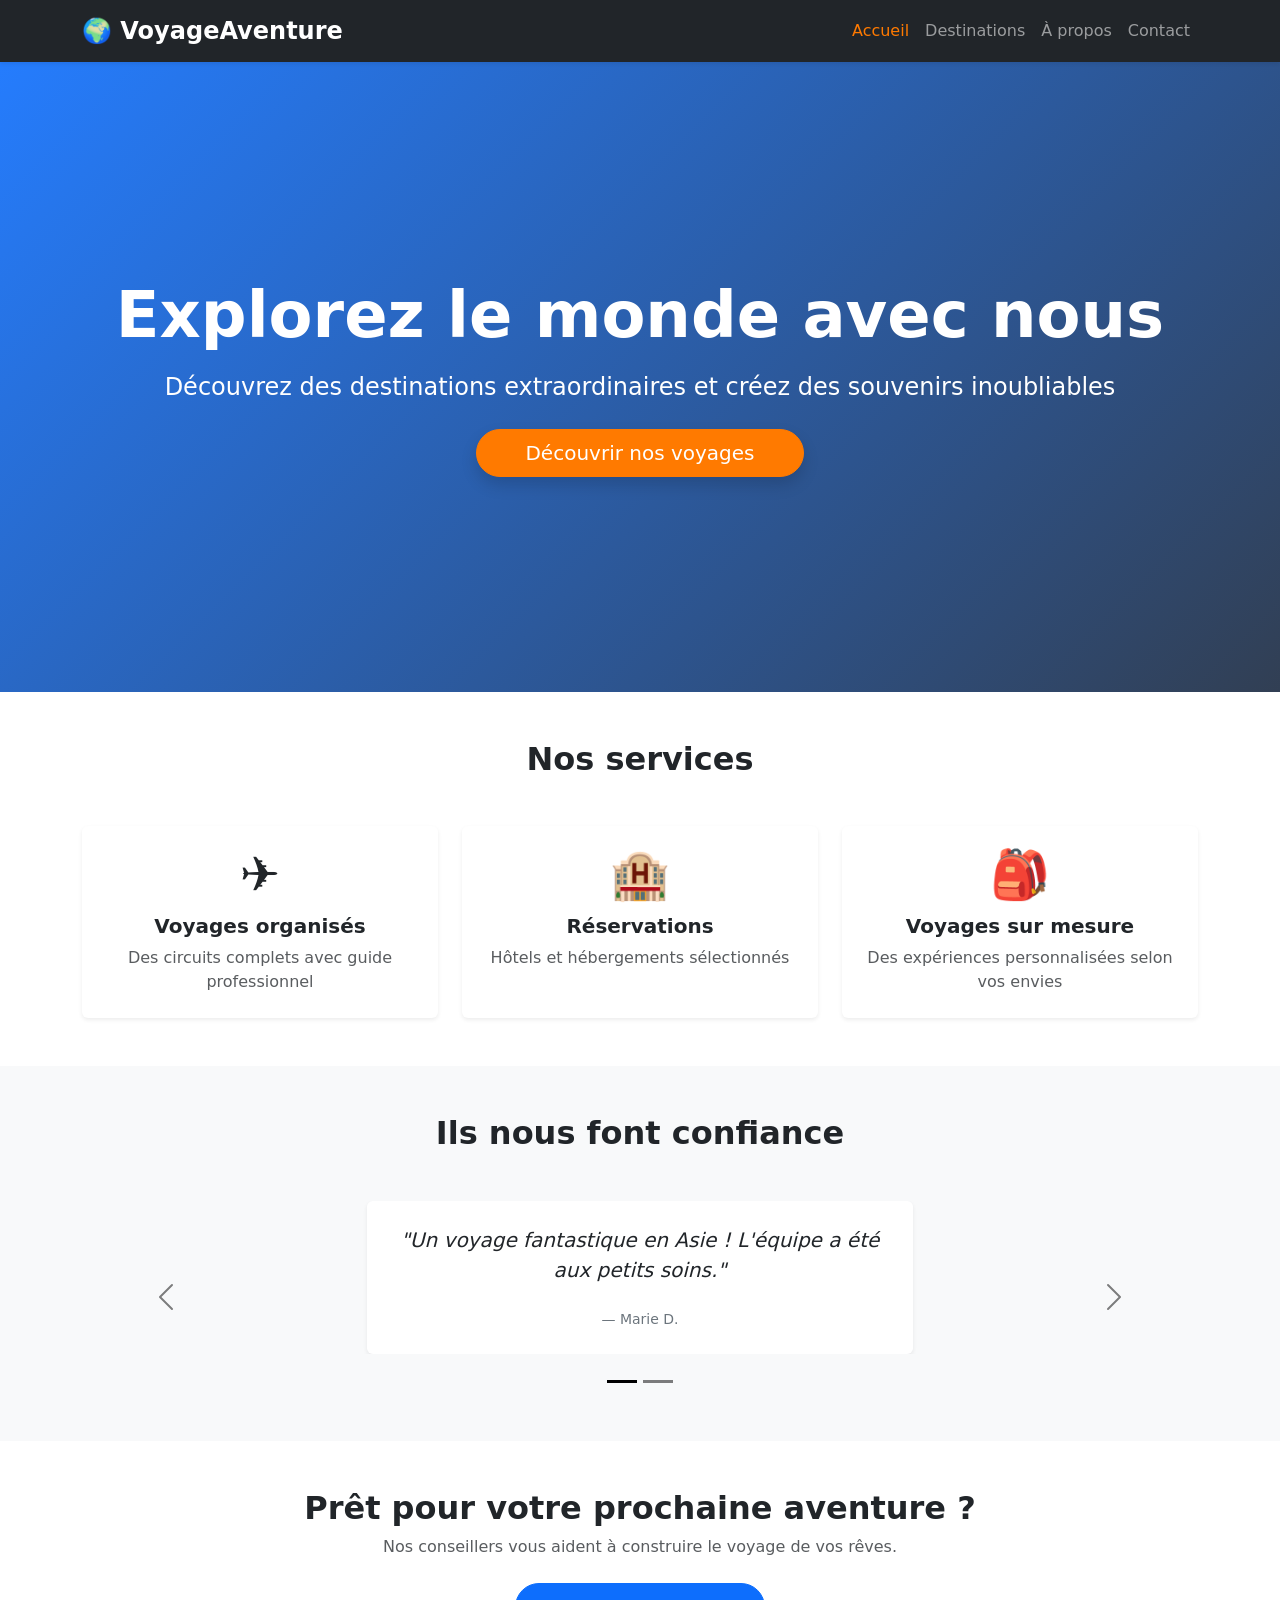
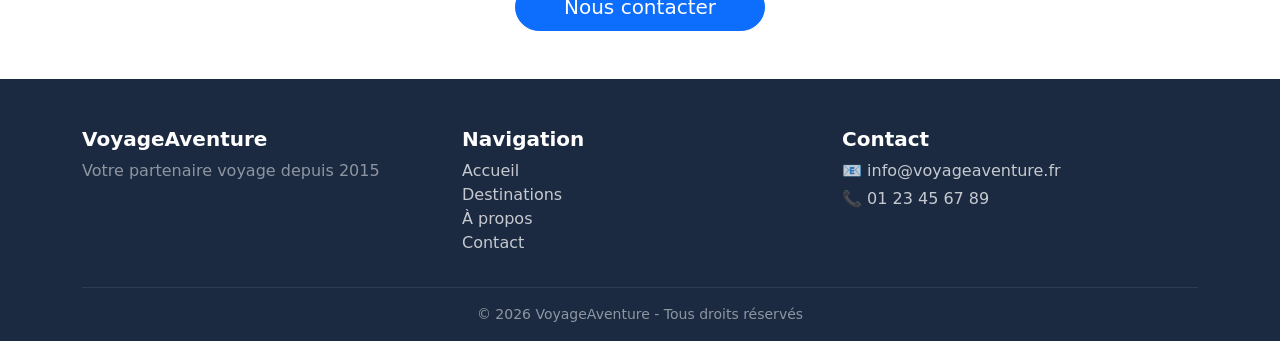
==== index.html @ 92e93b5d "Migration du site VoyageAventure vers Bootstrap 5 - Intégration de Bootstrap 5.3 via CDN sur les 4 p" ====
<!DOCTYPE html>
<html lang="fr">
<head>
    <meta charset="UTF-8">
    <meta name="viewport" content="width=device-width, initial-scale=1.0">
    <title>VoyageAventure - Accueil</title>
    <!-- Bootstrap 5 CSS (CDN) -->
    <link href="https://cdn.jsdelivr.net/npm/bootstrap@5.3.3/dist/css/bootstrap.min.css" rel="stylesheet"
        integrity="sha384-QWTKZyjpPEjISv5WaRU9OFeRpok6YctnYmDr5pNlyT2bRjXh0JMhjY6hW+ALEwIH" crossorigin="anonymous">
    <link rel="stylesheet" href="css/styles.css">
</head>
<body>
    <!-- Navigation -->
    <header class="site-header sticky-top">
        <nav class="navbar navbar-expand-lg navbar-dark bg-dark shadow-sm">
            <div class="container">
                <a class="navbar-brand fw-bold" href="index.html">🌍 VoyageAventure</a>
                <button class="navbar-toggler" type="button" data-bs-toggle="collapse" data-bs-target="#mainNav"
                    aria-controls="mainNav" aria-expanded="false" aria-label="Ouvrir le menu">
                    <span class="navbar-toggler-icon"></span>
                </button>
                <div class="collapse navbar-collapse" id="mainNav">
                    <ul class="navbar-nav ms-auto">
                        <li class="nav-item"><a href="index.html" class="nav-link active" aria-current="page">Accueil</a></li>
                        <li class="nav-item"><a href="destinations.html" class="nav-link">Destinations</a></li>
                        <li class="nav-item"><a href="apropos.html" class="nav-link">À propos</a></li>
                        <li class="nav-item"><a href="contact.html" class="nav-link">Contact</a></li>
                    </ul>
                </div>
            </div>
        </nav>
    </header>

    <main>
        <!-- Hero -->
        <section class="hero d-flex align-items-center text-white text-center">
            <div class="container py-5">
                <h1 class="display-3 fw-bold mb-3">Explorez le monde avec nous</h1>
                <p class="lead fs-4 mb-4">Découvrez des destinations extraordinaires et créez des souvenirs inoubliables</p>
                <a href="destinations.html" class="btn btn-accent btn-lg px-5 rounded-pill shadow">Découvrir nos voyages</a>
            </div>
        </section>

        <!-- Services -->
        <section class="services py-5">
            <div class="container">
                <h2 class="text-center fw-bold mb-5">Nos services</h2>
                <div class="row g-4">
                    <div class="col-12 col-md-4">
                        <div class="card h-100 text-center border-0 shadow-sm card-hover">
                            <div class="card-body p-4">
                                <div class="icon-lg mb-3">✈️</div>
                                <h3 class="card-title h5 fw-bold">Voyages organisés</h3>
                                <p class="card-text text-muted">Des circuits complets avec guide professionnel</p>
                            </div>
                        </div>
                    </div>
                    <div class="col-12 col-md-4">
                        <div class="card h-100 text-center border-0 shadow-sm card-hover">
                            <div class="card-body p-4">
                                <div class="icon-lg mb-3">🏨</div>
                                <h3 class="card-title h5 fw-bold">Réservations</h3>
                                <p class="card-text text-muted">Hôtels et hébergements sélectionnés</p>
                            </div>
                        </div>
                    </div>
                    <div class="col-12 col-md-4">
                        <div class="card h-100 text-center border-0 shadow-sm card-hover">
                            <div class="card-body p-4">
                                <div class="icon-lg mb-3">🎒</div>
                                <h3 class="card-title h5 fw-bold">Voyages sur mesure</h3>
                                <p class="card-text text-muted">Des expériences personnalisées selon vos envies</p>
                            </div>
                        </div>
                    </div>
                </div>
            </div>
        </section>

        <!-- Témoignages (carousel Bootstrap) -->
        <section class="testimonials py-5 bg-light">
            <div class="container">
                <h2 class="text-center fw-bold mb-5">Ils nous font confiance</h2>
                <div id="testimonialsCarousel" class="carousel carousel-dark slide" data-bs-ride="carousel">
                    <div class="carousel-inner">
                        <div class="carousel-item active">
                            <div class="row justify-content-center">
                                <div class="col-12 col-md-8 col-lg-6">
                                    <figure class="card border-0 shadow-sm p-4 text-center mb-0">
                                        <blockquote class="blockquote fst-italic">
                                            <p>"Un voyage fantastique en Asie ! L'équipe a été aux petits soins."</p>
                                        </blockquote>
                                        <figcaption class="blockquote-footer mb-0 mt-2">Marie D.</figcaption>
                                    </figure>
                                </div>
                            </div>
                        </div>
                        <div class="carousel-item">
                            <div class="row justify-content-center">
                                <div class="col-12 col-md-8 col-lg-6">
                                    <figure class="card border-0 shadow-sm p-4 text-center mb-0">
                                        <blockquote class="blockquote fst-italic">
                                            <p>"Service impeccable, je recommande vivement !"</p>
                                        </blockquote>
                                        <figcaption class="blockquote-footer mb-0 mt-2">Pierre L.</figcaption>
                                    </figure>
                                </div>
                            </div>
                        </div>
                    </div>
                    <div class="carousel-indicators position-static mt-3 mb-0">
                        <button type="button" data-bs-target="#testimonialsCarousel" data-bs-slide-to="0" class="active" aria-current="true" aria-label="Témoignage 1"></button>
                        <button type="button" data-bs-target="#testimonialsCarousel" data-bs-slide-to="1" aria-label="Témoignage 2"></button>
                    </div>
                    <button class="carousel-control-prev" type="button" data-bs-target="#testimonialsCarousel" data-bs-slide="prev">
                        <span class="carousel-control-prev-icon" aria-hidden="true"></span>
                        <span class="visually-hidden">Précédent</span>
                    </button>
                    <button class="carousel-control-next" type="button" data-bs-target="#testimonialsCarousel" data-bs-slide="next">
                        <span class="carousel-control-next-icon" aria-hidden="true"></span>
                        <span class="visually-hidden">Suivant</span>
                    </button>
                </div>
            </div>
        </section>

        <!-- Appel à l'action -->
        <section class="py-5 text-center">
            <div class="container">
                <h2 class="fw-bold">Prêt pour votre prochaine aventure ?</h2>
                <p class="text-muted mb-4">Nos conseillers vous aident à construire le voyage de vos rêves.</p>
                <a href="contact.html" class="btn btn-primary btn-lg rounded-pill px-5">Nous contacter</a>
            </div>
        </section>
    </main>

    <!-- Footer -->
    <footer class="site-footer text-white pt-5 pb-3">
        <div class="container">
            <div class="row g-4">
                <div class="col-12 col-md-4">
                    <h3 class="h5 fw-bold">VoyageAventure</h3>
                    <p class="text-white-50">Votre partenaire voyage depuis 2015</p>
                </div>
                <div class="col-6 col-md-4">
                    <h3 class="h5 fw-bold">Navigation</h3>
                    <ul class="list-unstyled">
                        <li><a href="index.html">Accueil</a></li>
                        <li><a href="destinations.html">Destinations</a></li>
                        <li><a href="apropos.html">À propos</a></li>
                        <li><a href="contact.html">Contact</a></li>
                    </ul>
                </div>
                <div class="col-6 col-md-4">
                    <h3 class="h5 fw-bold">Contact</h3>
                    <p class="mb-1"><a href="mailto:info@voyageaventure.fr">📧 info@voyageaventure.fr</a></p>
                    <p><a href="tel:+33123456789">📞 01 23 45 67 89</a></p>
                </div>
            </div>
            <hr class="border-secondary">
            <p class="text-center text-white-50 small mb-0">&copy; <span class="current-year"></span> VoyageAventure - Tous droits réservés</p>
        </div>
    </footer>

    <!-- Bootstrap 5 JS (CDN) -->
    <script src="https://cdn.jsdelivr.net/npm/bootstrap@5.3.3/dist/js/bootstrap.bundle.min.js"
        integrity="sha384-YvpcrYf0tY3lHB60NNkmXc5s9fDVZLESaAA55NDzOxhy9GkcIdslK1eN7N6jIeHz" crossorigin="anonymous"></script>
    <script src="js/main.js"></script>
</body>
</html>
---- css/styles.css ----
/* =========================================================
   VoyageAventure - Styles personnalisés (complément Bootstrap)
   Bootstrap gère la grille, la navbar, les cartes et les formulaires.
   Ce fichier ne contient que l'identité visuelle de l'agence.
   ========================================================= */

:root {
    --va-primary: #0d6efd;
    --va-accent: #ff7a00;
    --va-dark: #1b2a41;
}

body {
    display: flex;
    flex-direction: column;
    min-height: 100vh;
}

main {
    flex: 1;
}

/* ---------- Navbar ---------- */
.navbar-brand {
    font-size: 1.5rem;
}

.navbar .nav-link.active {
    color: var(--va-accent) !important;
}

/* ---------- Hero (accueil) ---------- */
.hero {
    background: linear-gradient(135deg, rgba(13, 110, 253, 0.9), rgba(27, 42, 65, 0.9)),
        url("https://images.unsplash.com/photo-1507525428034-b723cf961d3e?w=1600") center / cover no-repeat;
    min-height: 70vh;
}

/* ---------- En-tête des pages internes ---------- */
.page-header {
    background: linear-gradient(135deg, var(--va-primary), var(--va-dark));
}

/* ---------- Icônes emoji ---------- */
.icon-lg {
    font-size: 3rem;
    line-height: 1;
}

.icon-xl {
    font-size: 5rem;
    line-height: 1;
}

.icon-circle {
    width: 3.5rem;
    height: 3.5rem;
    font-size: 1.5rem;
    flex-shrink: 0;
}

/* ---------- Cartes ---------- */
.card-hover {
    transition: transform 0.2s ease, box-shadow 0.2s ease;
}

.card-hover:hover {
    transform: translateY(-6px);
    box-shadow: 0 1rem 2rem rgba(0, 0, 0, 0.15) !important;
}

.destination-image {
    font-size: 4.5rem;
    height: 160px;
    background: linear-gradient(135deg, #e3f2fd, #fff3e0);
}

/* ---------- Bouton accent ---------- */
.btn-accent {
    --bs-btn-color: #fff;
    --bs-btn-bg: var(--va-accent);
    --bs-btn-border-color: var(--va-accent);
    --bs-btn-hover-color: #fff;
    --bs-btn-hover-bg: #e56d00;
    --bs-btn-hover-border-color: #e56d00;
    --bs-btn-active-bg: #cc6100;
    --bs-btn-active-border-color: #cc6100;
}

/* ---------- Statistiques ---------- */
.stats {
    background-color: var(--va-dark);
}

.stat-number {
    color: var(--va-accent);
}

/* ---------- Footer ---------- */
.site-footer {
    background-color: var(--va-dark);
}

.site-footer a {
    color: rgba(255, 255, 255, 0.75);
    text-decoration: none;
}

.site-footer a:hover {
    color: #fff;
}
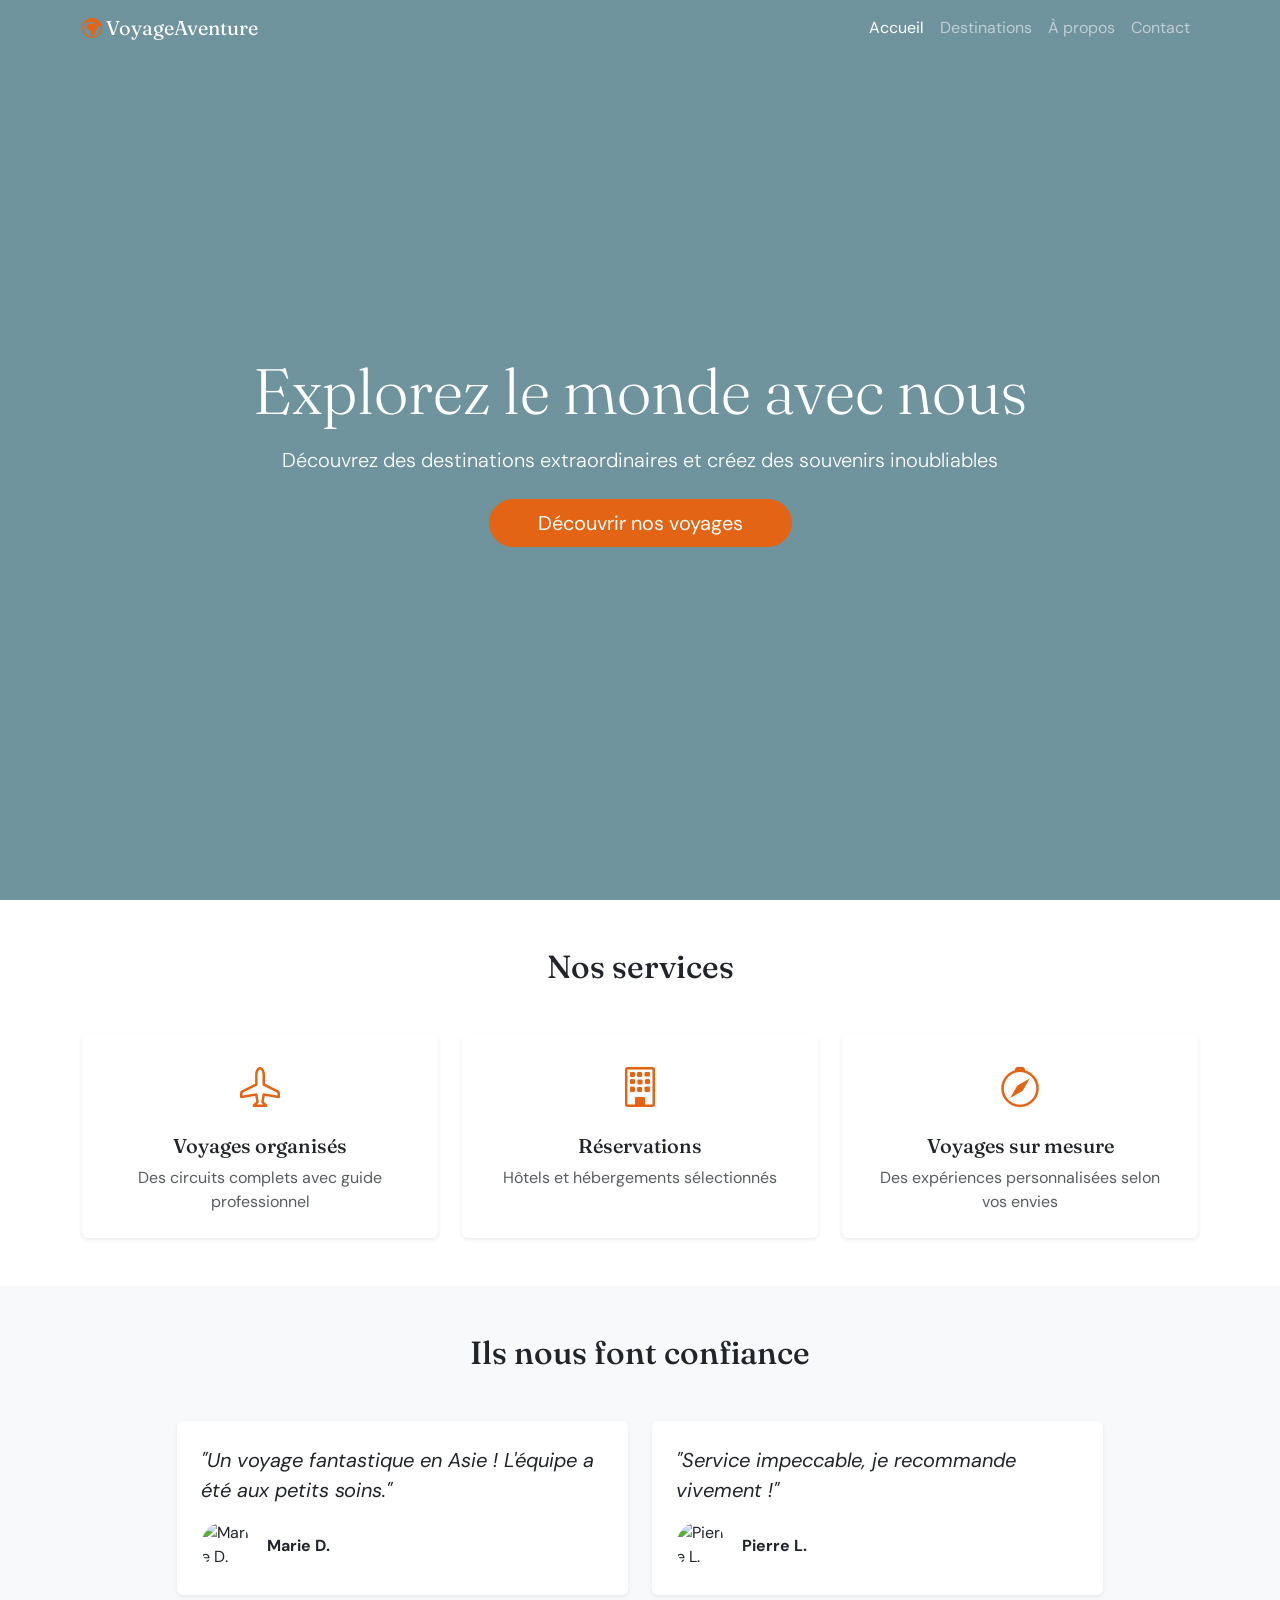
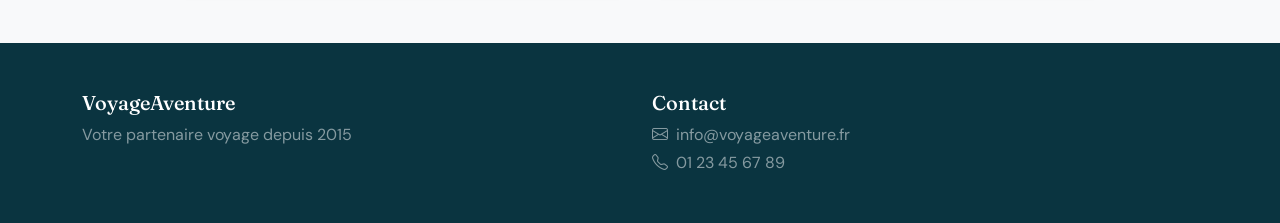
==== commit 54e932dc: "Refonte du design : vraies photos, icônes Bootstrap et effets - Photos Unsplash à la place des emoji" ====
--- a/index.html
+++ b/index.html
@@ -4,167 +4,112 @@
     <meta charset="UTF-8">
     <meta name="viewport" content="width=device-width, initial-scale=1.0">
     <title>VoyageAventure - Accueil</title>
-    <!-- Bootstrap 5 CSS (CDN) -->
-    <link href="https://cdn.jsdelivr.net/npm/bootstrap@5.3.3/dist/css/bootstrap.min.css" rel="stylesheet"
-        integrity="sha384-QWTKZyjpPEjISv5WaRU9OFeRpok6YctnYmDr5pNlyT2bRjXh0JMhjY6hW+ALEwIH" crossorigin="anonymous">
+    <link href="https://fonts.googleapis.com/css2?family=DM+Sans:wght@400;700&family=Fraunces:wght@600&display=swap" rel="stylesheet">
+    <link href="https://cdn.jsdelivr.net/npm/bootstrap@5.3.3/dist/css/bootstrap.min.css" rel="stylesheet">
+    <link href="https://cdn.jsdelivr.net/npm/bootstrap-icons@1.11.3/font/bootstrap-icons.min.css" rel="stylesheet">
     <link rel="stylesheet" href="css/styles.css">
 </head>
 <body>
-    <!-- Navigation -->
-    <header class="site-header sticky-top">
-        <nav class="navbar navbar-expand-lg navbar-dark bg-dark shadow-sm">
-            <div class="container">
-                <a class="navbar-brand fw-bold" href="index.html">🌍 VoyageAventure</a>
-                <button class="navbar-toggler" type="button" data-bs-toggle="collapse" data-bs-target="#mainNav"
-                    aria-controls="mainNav" aria-expanded="false" aria-label="Ouvrir le menu">
-                    <span class="navbar-toggler-icon"></span>
-                </button>
-                <div class="collapse navbar-collapse" id="mainNav">
-                    <ul class="navbar-nav ms-auto">
-                        <li class="nav-item"><a href="index.html" class="nav-link active" aria-current="page">Accueil</a></li>
-                        <li class="nav-item"><a href="destinations.html" class="nav-link">Destinations</a></li>
-                        <li class="nav-item"><a href="apropos.html" class="nav-link">À propos</a></li>
-                        <li class="nav-item"><a href="contact.html" class="nav-link">Contact</a></li>
-                    </ul>
+    <nav class="navbar navbar-expand-lg navbar-dark fixed-top site-nav">
+        <div class="container">
+            <a class="navbar-brand" href="index.html"><i class="bi bi-globe-europe-africa text-accent"></i> VoyageAventure</a>
+            <button class="navbar-toggler border-0" type="button" data-bs-toggle="collapse" data-bs-target="#mainNav" aria-label="Menu">
+                <span class="navbar-toggler-icon"></span>
+            </button>
+            <div class="collapse navbar-collapse" id="mainNav">
+                <ul class="navbar-nav ms-auto">
+                    <li class="nav-item"><a href="index.html" class="nav-link active">Accueil</a></li>
+                    <li class="nav-item"><a href="destinations.html" class="nav-link">Destinations</a></li>
+                    <li class="nav-item"><a href="apropos.html" class="nav-link">À propos</a></li>
+                    <li class="nav-item"><a href="contact.html" class="nav-link">Contact</a></li>
+                </ul>
+            </div>
+        </div>
+    </nav>
+
+    <!-- Hero -->
+    <section class="hero d-flex align-items-center text-center" style="--img: url('https://images.unsplash.com/photo-1476514525535-07fb3b4ae5f1?w=1920')">
+        <div class="container">
+            <h1 class="display-3 mb-3">Explorez le monde avec nous</h1>
+            <p class="lead mb-4">Découvrez des destinations extraordinaires et créez des souvenirs inoubliables</p>
+            <a href="destinations.html" class="btn btn-accent btn-lg rounded-pill px-5">Découvrir nos voyages</a>
+        </div>
+    </section>
+
+    <!-- Services -->
+    <section class="py-5">
+        <div class="container">
+            <h2 class="text-center mb-5">Nos services</h2>
+            <div class="row g-4 text-center">
+                <div class="col-md-4 reveal">
+                    <div class="card card-lift h-100 border-0 shadow-sm p-4">
+                        <i class="bi bi-airplane fs-1 text-accent"></i>
+                        <h3 class="h5 mt-3">Voyages organisés</h3>
+                        <p class="text-muted mb-0">Des circuits complets avec guide professionnel</p>
+                    </div>
+                </div>
+                <div class="col-md-4 reveal">
+                    <div class="card card-lift h-100 border-0 shadow-sm p-4">
+                        <i class="bi bi-building fs-1 text-accent"></i>
+                        <h3 class="h5 mt-3">Réservations</h3>
+                        <p class="text-muted mb-0">Hôtels et hébergements sélectionnés</p>
+                    </div>
+                </div>
+                <div class="col-md-4 reveal">
+                    <div class="card card-lift h-100 border-0 shadow-sm p-4">
+                        <i class="bi bi-compass fs-1 text-accent"></i>
+                        <h3 class="h5 mt-3">Voyages sur mesure</h3>
+                        <p class="text-muted mb-0">Des expériences personnalisées selon vos envies</p>
+                    </div>
                 </div>
             </div>
-        </nav>
-    </header>
+        </div>
+    </section>
 
-    <main>
-        <!-- Hero -->
-        <section class="hero d-flex align-items-center text-white text-center">
-            <div class="container py-5">
-                <h1 class="display-3 fw-bold mb-3">Explorez le monde avec nous</h1>
-                <p class="lead fs-4 mb-4">Découvrez des destinations extraordinaires et créez des souvenirs inoubliables</p>
-                <a href="destinations.html" class="btn btn-accent btn-lg px-5 rounded-pill shadow">Découvrir nos voyages</a>
-            </div>
-        </section>
-
-        <!-- Services -->
-        <section class="services py-5">
-            <div class="container">
-                <h2 class="text-center fw-bold mb-5">Nos services</h2>
-                <div class="row g-4">
-                    <div class="col-12 col-md-4">
-                        <div class="card h-100 text-center border-0 shadow-sm card-hover">
-                            <div class="card-body p-4">
-                                <div class="icon-lg mb-3">✈️</div>
-                                <h3 class="card-title h5 fw-bold">Voyages organisés</h3>
-                                <p class="card-text text-muted">Des circuits complets avec guide professionnel</p>
-                            </div>
+    <!-- Témoignages -->
+    <section class="py-5 bg-light">
+        <div class="container">
+            <h2 class="text-center mb-5">Ils nous font confiance</h2>
+            <div class="row g-4 justify-content-center">
+                <div class="col-md-5 reveal">
+                    <div class="card card-lift h-100 border-0 shadow-sm p-4">
+                        <p class="fs-5 fst-italic">"Un voyage fantastique en Asie ! L'équipe a été aux petits soins."</p>
+                        <div class="d-flex align-items-center mt-auto">
+                            <img class="avatar rounded-circle me-3" src="https://images.unsplash.com/photo-1438761681033-6461ffad8d80?w=100&h=100&fit=crop" alt="Marie D.">
+                            <strong>Marie D.</strong>
                         </div>
                     </div>
-                    <div class="col-12 col-md-4">
-                        <div class="card h-100 text-center border-0 shadow-sm card-hover">
-                            <div class="card-body p-4">
-                                <div class="icon-lg mb-3">🏨</div>
-                                <h3 class="card-title h5 fw-bold">Réservations</h3>
-                                <p class="card-text text-muted">Hôtels et hébergements sélectionnés</p>
-                            </div>
-                        </div>
-                    </div>
-                    <div class="col-12 col-md-4">
-                        <div class="card h-100 text-center border-0 shadow-sm card-hover">
-                            <div class="card-body p-4">
-                                <div class="icon-lg mb-3">🎒</div>
-                                <h3 class="card-title h5 fw-bold">Voyages sur mesure</h3>
-                                <p class="card-text text-muted">Des expériences personnalisées selon vos envies</p>
-                            </div>
+                </div>
+                <div class="col-md-5 reveal">
+                    <div class="card card-lift h-100 border-0 shadow-sm p-4">
+                        <p class="fs-5 fst-italic">"Service impeccable, je recommande vivement !"</p>
+                        <div class="d-flex align-items-center mt-auto">
+                            <img class="avatar rounded-circle me-3" src="https://images.unsplash.com/photo-1519085360753-af0119f7cbe7?w=100&h=100&fit=crop" alt="Pierre L.">
+                            <strong>Pierre L.</strong>
                         </div>
                     </div>
                 </div>
             </div>
-        </section>
+        </div>
+    </section>
 
-        <!-- Témoignages (carousel Bootstrap) -->
-        <section class="testimonials py-5 bg-light">
-            <div class="container">
-                <h2 class="text-center fw-bold mb-5">Ils nous font confiance</h2>
-                <div id="testimonialsCarousel" class="carousel carousel-dark slide" data-bs-ride="carousel">
-                    <div class="carousel-inner">
-                        <div class="carousel-item active">
-                            <div class="row justify-content-center">
-                                <div class="col-12 col-md-8 col-lg-6">
-                                    <figure class="card border-0 shadow-sm p-4 text-center mb-0">
-                                        <blockquote class="blockquote fst-italic">
-                                            <p>"Un voyage fantastique en Asie ! L'équipe a été aux petits soins."</p>
-                                        </blockquote>
-                                        <figcaption class="blockquote-footer mb-0 mt-2">Marie D.</figcaption>
-                                    </figure>
-                                </div>
-                            </div>
-                        </div>
-                        <div class="carousel-item">
-                            <div class="row justify-content-center">
-                                <div class="col-12 col-md-8 col-lg-6">
-                                    <figure class="card border-0 shadow-sm p-4 text-center mb-0">
-                                        <blockquote class="blockquote fst-italic">
-                                            <p>"Service impeccable, je recommande vivement !"</p>
-                                        </blockquote>
-                                        <figcaption class="blockquote-footer mb-0 mt-2">Pierre L.</figcaption>
-                                    </figure>
-                                </div>
-                            </div>
-                        </div>
-                    </div>
-                    <div class="carousel-indicators position-static mt-3 mb-0">
-                        <button type="button" data-bs-target="#testimonialsCarousel" data-bs-slide-to="0" class="active" aria-current="true" aria-label="Témoignage 1"></button>
-                        <button type="button" data-bs-target="#testimonialsCarousel" data-bs-slide-to="1" aria-label="Témoignage 2"></button>
-                    </div>
-                    <button class="carousel-control-prev" type="button" data-bs-target="#testimonialsCarousel" data-bs-slide="prev">
-                        <span class="carousel-control-prev-icon" aria-hidden="true"></span>
-                        <span class="visually-hidden">Précédent</span>
-                    </button>
-                    <button class="carousel-control-next" type="button" data-bs-target="#testimonialsCarousel" data-bs-slide="next">
-                        <span class="carousel-control-next-icon" aria-hidden="true"></span>
-                        <span class="visually-hidden">Suivant</span>
-                    </button>
+    <footer class="site-footer text-white py-5">
+        <div class="container">
+            <div class="row g-4">
+                <div class="col-md-6">
+                    <h3 class="h5">VoyageAventure</h3>
+                    <p class="text-white-50 mb-0">Votre partenaire voyage depuis 2015</p>
+                </div>
+                <div class="col-md-6">
+                    <h3 class="h5">Contact</h3>
+                    <p class="text-white-50 mb-1"><i class="bi bi-envelope me-2"></i>info@voyageaventure.fr</p>
+                    <p class="text-white-50 mb-0"><i class="bi bi-telephone me-2"></i>01 23 45 67 89</p>
                 </div>
             </div>
-        </section>
-
-        <!-- Appel à l'action -->
-        <section class="py-5 text-center">
-            <div class="container">
-                <h2 class="fw-bold">Prêt pour votre prochaine aventure ?</h2>
-                <p class="text-muted mb-4">Nos conseillers vous aident à construire le voyage de vos rêves.</p>
-                <a href="contact.html" class="btn btn-primary btn-lg rounded-pill px-5">Nous contacter</a>
-            </div>
-        </section>
-    </main>
-
-    <!-- Footer -->
-    <footer class="site-footer text-white pt-5 pb-3">
-        <div class="container">
-            <div class="row g-4">
-                <div class="col-12 col-md-4">
-                    <h3 class="h5 fw-bold">VoyageAventure</h3>
-                    <p class="text-white-50">Votre partenaire voyage depuis 2015</p>
-                </div>
-                <div class="col-6 col-md-4">
-                    <h3 class="h5 fw-bold">Navigation</h3>
-                    <ul class="list-unstyled">
-                        <li><a href="index.html">Accueil</a></li>
-                        <li><a href="destinations.html">Destinations</a></li>
-                        <li><a href="apropos.html">À propos</a></li>
-                        <li><a href="contact.html">Contact</a></li>
-                    </ul>
-                </div>
-                <div class="col-6 col-md-4">
-                    <h3 class="h5 fw-bold">Contact</h3>
-                    <p class="mb-1"><a href="mailto:info@voyageaventure.fr">📧 info@voyageaventure.fr</a></p>
-                    <p><a href="tel:+33123456789">📞 01 23 45 67 89</a></p>
-                </div>
-            </div>
-            <hr class="border-secondary">
-            <p class="text-center text-white-50 small mb-0">&copy; <span class="current-year"></span> VoyageAventure - Tous droits réservés</p>
         </div>
     </footer>
 
-    <!-- Bootstrap 5 JS (CDN) -->
-    <script src="https://cdn.jsdelivr.net/npm/bootstrap@5.3.3/dist/js/bootstrap.bundle.min.js"
-        integrity="sha384-YvpcrYf0tY3lHB60NNkmXc5s9fDVZLESaAA55NDzOxhy9GkcIdslK1eN7N6jIeHz" crossorigin="anonymous"></script>
+    <script src="https://cdn.jsdelivr.net/npm/bootstrap@5.3.3/dist/js/bootstrap.bundle.min.js"></script>
     <script src="js/main.js"></script>
 </body>
 </html>
--- a/css/styles.css
+++ b/css/styles.css
@@ -1,111 +1,104 @@
-/* =========================================================
-   VoyageAventure - Styles personnalisés (complément Bootstrap)
-   Bootstrap gère la grille, la navbar, les cartes et les formulaires.
-   Ce fichier ne contient que l'identité visuelle de l'agence.
-   ========================================================= */
+/* VoyageAventure - styles perso (en plus de Bootstrap) */
 
 :root {
-    --va-primary: #0d6efd;
-    --va-accent: #ff7a00;
-    --va-dark: #1b2a41;
+    --va-primary: #0f4c5c;
+    --va-accent: #e36414;
+    --bs-body-font-family: "DM Sans", sans-serif;
 }
 
-body {
-    display: flex;
-    flex-direction: column;
-    min-height: 100vh;
+h1, h2, h3, .navbar-brand {
+    font-family: "Fraunces", serif;
 }
 
-main {
-    flex: 1;
-}
+.text-accent { color: var(--va-accent); }
 
-/* ---------- Navbar ---------- */
-.navbar-brand {
-    font-size: 1.5rem;
-}
-
-.navbar .nav-link.active {
-    color: var(--va-accent) !important;
-}
-
-/* ---------- Hero (accueil) ---------- */
-.hero {
-    background: linear-gradient(135deg, rgba(13, 110, 253, 0.9), rgba(27, 42, 65, 0.9)),
-        url("https://images.unsplash.com/photo-1507525428034-b723cf961d3e?w=1600") center / cover no-repeat;
-    min-height: 70vh;
-}
-
-/* ---------- En-tête des pages internes ---------- */
-.page-header {
-    background: linear-gradient(135deg, var(--va-primary), var(--va-dark));
-}
-
-/* ---------- Icônes emoji ---------- */
-.icon-lg {
-    font-size: 3rem;
-    line-height: 1;
-}
-
-.icon-xl {
-    font-size: 5rem;
-    line-height: 1;
-}
-
-.icon-circle {
-    width: 3.5rem;
-    height: 3.5rem;
-    font-size: 1.5rem;
-    flex-shrink: 0;
-}
-
-/* ---------- Cartes ---------- */
-.card-hover {
-    transition: transform 0.2s ease, box-shadow 0.2s ease;
-}
-
-.card-hover:hover {
-    transform: translateY(-6px);
-    box-shadow: 0 1rem 2rem rgba(0, 0, 0, 0.15) !important;
-}
-
-.destination-image {
-    font-size: 4.5rem;
-    height: 160px;
-    background: linear-gradient(135deg, #e3f2fd, #fff3e0);
-}
-
-/* ---------- Bouton accent ---------- */
 .btn-accent {
     --bs-btn-color: #fff;
     --bs-btn-bg: var(--va-accent);
     --bs-btn-border-color: var(--va-accent);
     --bs-btn-hover-color: #fff;
-    --bs-btn-hover-bg: #e56d00;
-    --bs-btn-hover-border-color: #e56d00;
-    --bs-btn-active-bg: #cc6100;
-    --bs-btn-active-border-color: #cc6100;
+    --bs-btn-hover-bg: #c4540f;
+    --bs-btn-hover-border-color: #c4540f;
 }
 
-/* ---------- Statistiques ---------- */
-.stats {
-    background-color: var(--va-dark);
+/* Navbar transparente qui devient floue au scroll */
+.site-nav {
+    transition: background-color 0.4s;
 }
 
-.stat-number {
-    color: var(--va-accent);
+.site-nav.scrolled,
+.site-nav:has(.show) {
+    background-color: rgba(15, 76, 92, 0.75);
+    backdrop-filter: blur(12px);
 }
 
-/* ---------- Footer ---------- */
-.site-footer {
-    background-color: var(--va-dark);
+/* Bandeaux photo (accueil + pages) */
+.hero,
+.page-header {
+    color: #fff;
+    background: linear-gradient(rgba(15, 76, 92, 0.6), rgba(15, 76, 92, 0.6)), var(--img) center / cover;
 }
 
-.site-footer a {
-    color: rgba(255, 255, 255, 0.75);
-    text-decoration: none;
+.hero { min-height: 100vh; }
+.page-header { padding: 10rem 0 5rem; }
+
+/* Cartes */
+.card-lift {
+    transition: transform 0.3s, box-shadow 0.3s;
 }
 
-.site-footer a:hover {
+.card-lift:hover {
+    transform: translateY(-6px);
+    box-shadow: 0 1rem 2rem rgba(0, 0, 0, 0.12) !important;
+}
+
+.card-img-top {
+    height: 220px;
+    object-fit: cover;
+    transition: transform 0.6s;
+}
+
+.card-lift:hover .card-img-top {
+    transform: scale(1.06);
+}
+
+.badge-glass {
+    position: absolute;
+    top: 1rem;
+    left: 1rem;
     color: #fff;
+    background: rgba(255, 255, 255, 0.2);
+    backdrop-filter: blur(8px);
 }
+
+.avatar {
+    width: 50px;
+    height: 50px;
+    object-fit: cover;
+}
+
+.team-photo {
+    width: 140px;
+    height: 140px;
+    object-fit: cover;
+}
+
+.stats {
+    background-color: var(--va-primary);
+}
+
+.site-footer {
+    background-color: #0a3440;
+}
+
+/* Apparition au scroll */
+.reveal {
+    opacity: 0;
+    transform: translateY(25px);
+    transition: opacity 0.8s, transform 0.8s;
+}
+
+.reveal.visible {
+    opacity: 1;
+    transform: none;
+}
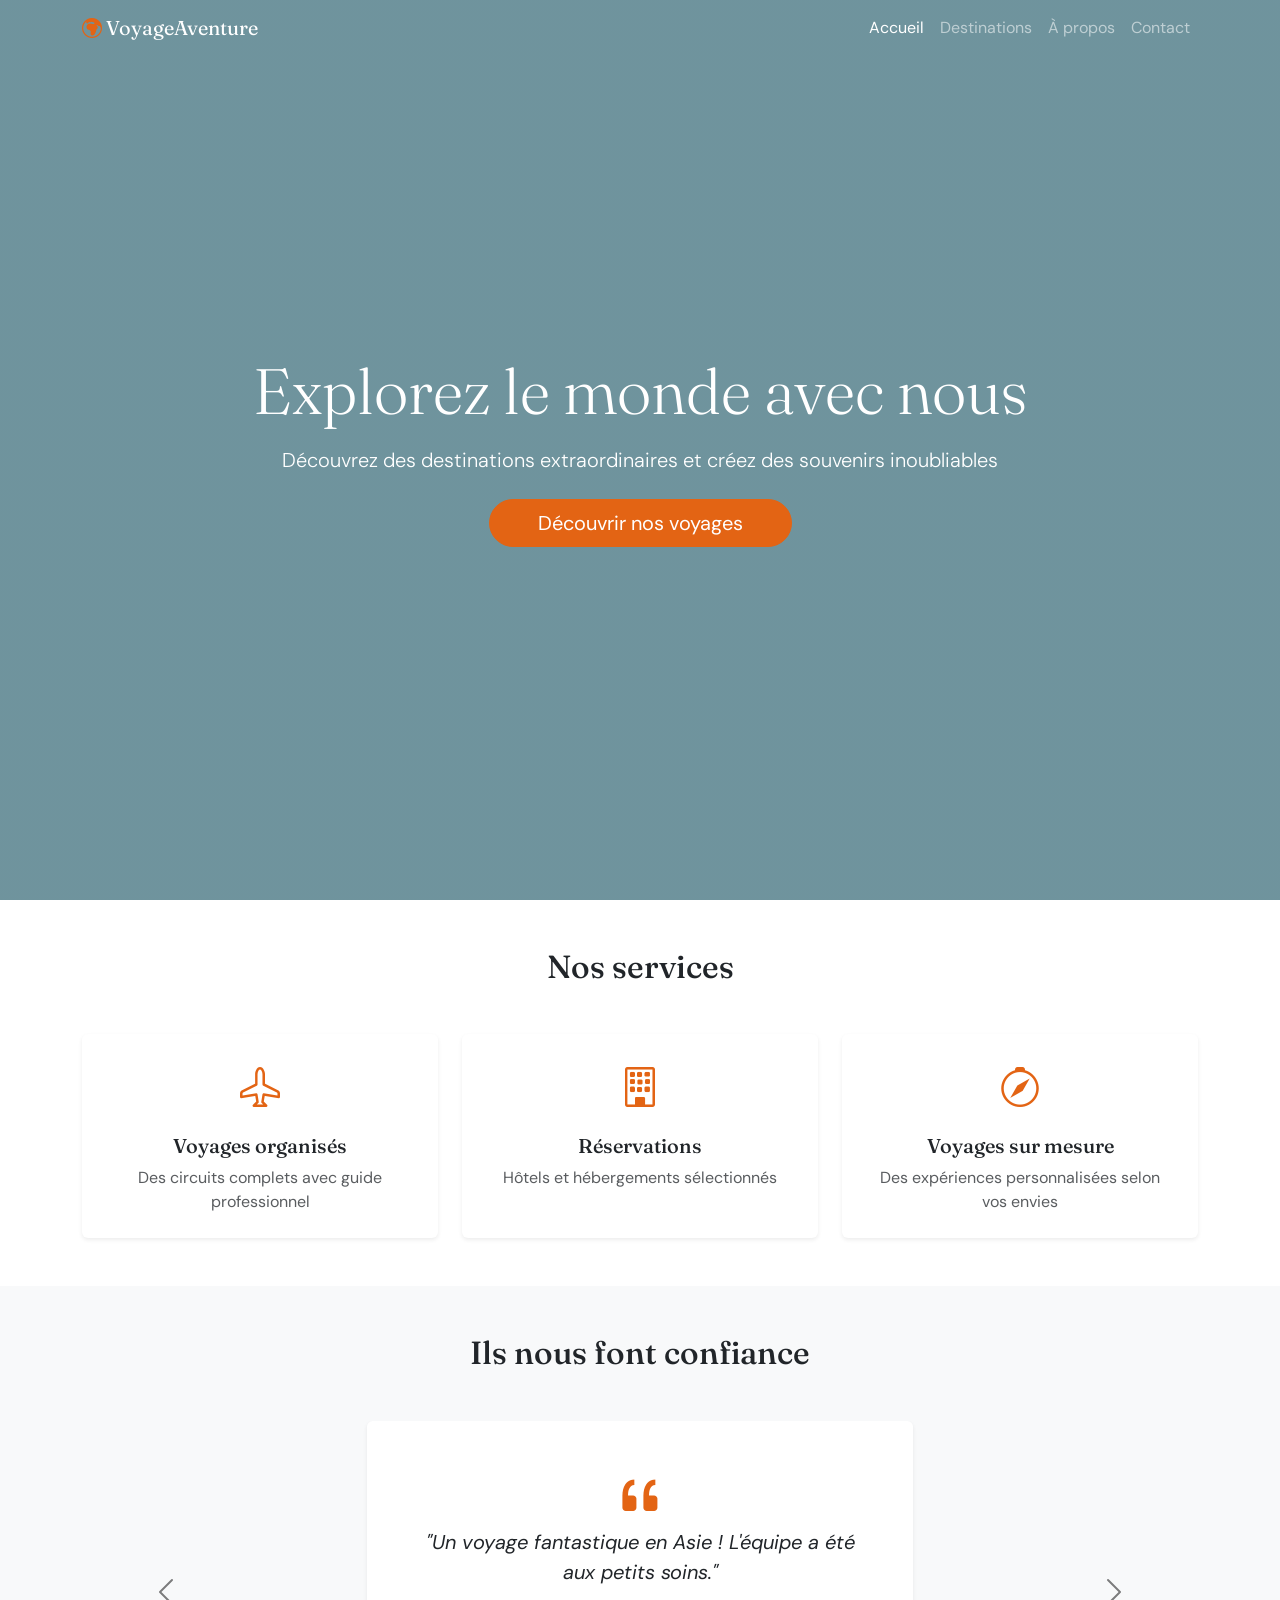
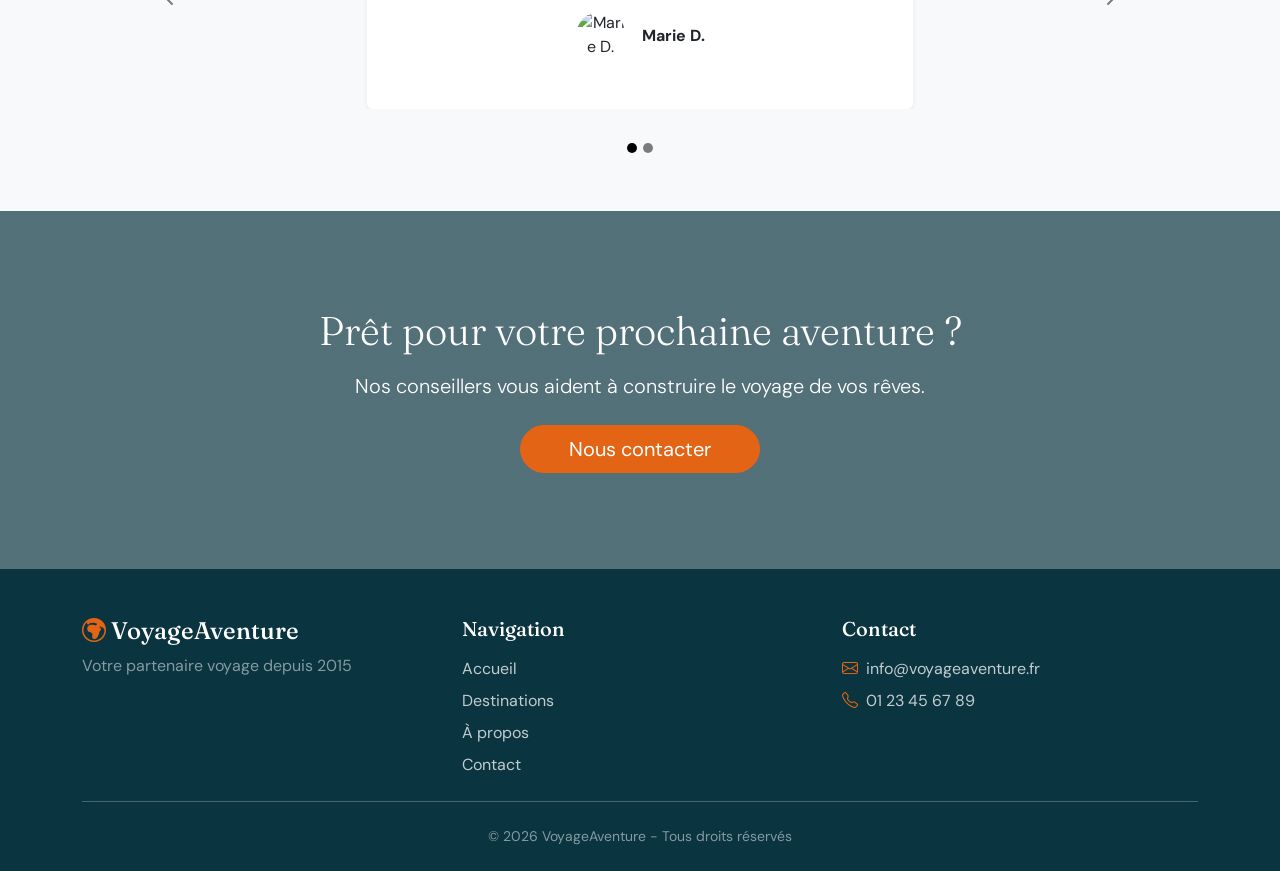
==== commit ff15bff9: "Retour du contenu retiré et corrections responsive - Accueil : carrousel de témoignages et section d" ====
--- a/index.html
+++ b/index.html
@@ -70,42 +70,86 @@
     <section class="py-5 bg-light">
         <div class="container">
             <h2 class="text-center mb-5">Ils nous font confiance</h2>
-            <div class="row g-4 justify-content-center">
-                <div class="col-md-5 reveal">
-                    <div class="card card-lift h-100 border-0 shadow-sm p-4">
-                        <p class="fs-5 fst-italic">"Un voyage fantastique en Asie ! L'équipe a été aux petits soins."</p>
-                        <div class="d-flex align-items-center mt-auto">
-                            <img class="avatar rounded-circle me-3" src="https://images.unsplash.com/photo-1438761681033-6461ffad8d80?w=100&h=100&fit=crop" alt="Marie D.">
-                            <strong>Marie D.</strong>
+            <div id="testimonialsCarousel" class="carousel carousel-dark slide reveal" data-bs-ride="carousel">
+                <div class="carousel-inner">
+                    <div class="carousel-item active">
+                        <div class="row justify-content-center">
+                            <div class="col-11 col-md-8 col-lg-6">
+                                <div class="card border-0 shadow-sm p-4 p-md-5 text-center">
+                                    <i class="bi bi-quote display-4 text-accent lh-1"></i>
+                                    <p class="fs-5 fst-italic">"Un voyage fantastique en Asie ! L'équipe a été aux petits soins."</p>
+                                    <div class="d-flex align-items-center justify-content-center mt-2">
+                                        <img class="avatar rounded-circle me-3" src="https://images.unsplash.com/photo-1438761681033-6461ffad8d80?w=100&h=100&fit=crop" alt="Marie D.">
+                                        <strong>Marie D.</strong>
+                                    </div>
+                                </div>
+                            </div>
+                        </div>
+                    </div>
+                    <div class="carousel-item">
+                        <div class="row justify-content-center">
+                            <div class="col-11 col-md-8 col-lg-6">
+                                <div class="card border-0 shadow-sm p-4 p-md-5 text-center">
+                                    <i class="bi bi-quote display-4 text-accent lh-1"></i>
+                                    <p class="fs-5 fst-italic">"Service impeccable, je recommande vivement !"</p>
+                                    <div class="d-flex align-items-center justify-content-center mt-2">
+                                        <img class="avatar rounded-circle me-3" src="https://images.unsplash.com/photo-1519085360753-af0119f7cbe7?w=100&h=100&fit=crop" alt="Pierre L.">
+                                        <strong>Pierre L.</strong>
+                                    </div>
+                                </div>
+                            </div>
                         </div>
                     </div>
                 </div>
-                <div class="col-md-5 reveal">
-                    <div class="card card-lift h-100 border-0 shadow-sm p-4">
-                        <p class="fs-5 fst-italic">"Service impeccable, je recommande vivement !"</p>
-                        <div class="d-flex align-items-center mt-auto">
-                            <img class="avatar rounded-circle me-3" src="https://images.unsplash.com/photo-1519085360753-af0119f7cbe7?w=100&h=100&fit=crop" alt="Pierre L.">
-                            <strong>Pierre L.</strong>
-                        </div>
-                    </div>
+                <div class="carousel-indicators position-static mt-4 mb-0">
+                    <button type="button" data-bs-target="#testimonialsCarousel" data-bs-slide-to="0" class="active" aria-current="true" aria-label="Témoignage 1"></button>
+                    <button type="button" data-bs-target="#testimonialsCarousel" data-bs-slide-to="1" aria-label="Témoignage 2"></button>
                 </div>
+                <button class="carousel-control-prev d-none d-md-flex" type="button" data-bs-target="#testimonialsCarousel" data-bs-slide="prev">
+                    <span class="carousel-control-prev-icon" aria-hidden="true"></span>
+                    <span class="visually-hidden">Précédent</span>
+                </button>
+                <button class="carousel-control-next d-none d-md-flex" type="button" data-bs-target="#testimonialsCarousel" data-bs-slide="next">
+                    <span class="carousel-control-next-icon" aria-hidden="true"></span>
+                    <span class="visually-hidden">Suivant</span>
+                </button>
             </div>
         </div>
     </section>
 
-    <footer class="site-footer text-white py-5">
+    <!-- Appel à l'action -->
+    <section class="cta text-center py-5" style="--img: url('https://images.unsplash.com/photo-1507525428034-b723cf961d3e?w=1920')">
+        <div class="container py-md-5 reveal">
+            <h2 class="display-6 mb-3">Prêt pour votre prochaine aventure ?</h2>
+            <p class="lead mb-4">Nos conseillers vous aident à construire le voyage de vos rêves.</p>
+            <a href="contact.html" class="btn btn-accent btn-lg rounded-pill px-5">Nous contacter</a>
+        </div>
+    </section>
+
+    <footer class="site-footer text-white pt-5 pb-4">
         <div class="container">
             <div class="row g-4">
-                <div class="col-md-6">
-                    <h3 class="h5">VoyageAventure</h3>
+                <div class="col-12 col-md-4">
+                    <a class="footer-brand h4 d-inline-block mb-2" href="index.html"><i class="bi bi-globe-europe-africa text-accent"></i> VoyageAventure</a>
                     <p class="text-white-50 mb-0">Votre partenaire voyage depuis 2015</p>
                 </div>
-                <div class="col-md-6">
-                    <h3 class="h5">Contact</h3>
-                    <p class="text-white-50 mb-1"><i class="bi bi-envelope me-2"></i>info@voyageaventure.fr</p>
-                    <p class="text-white-50 mb-0"><i class="bi bi-telephone me-2"></i>01 23 45 67 89</p>
+                <div class="col-12 col-sm-6 col-md-4">
+                    <h3 class="h5 mb-3">Navigation</h3>
+                    <ul class="list-unstyled mb-0">
+                        <li class="mb-2"><a href="index.html">Accueil</a></li>
+                        <li class="mb-2"><a href="destinations.html">Destinations</a></li>
+                        <li class="mb-2"><a href="apropos.html">À propos</a></li>
+                        <li><a href="contact.html">Contact</a></li>
+                    </ul>
+                </div>
+                <div class="col-12 col-sm-6 col-md-4">
+                    <h3 class="h5 mb-3">Contact</h3>
+                    <p class="mb-2"><a href="mailto:info@voyageaventure.fr"><i class="bi bi-envelope text-accent me-2"></i>info@voyageaventure.fr</a></p>
+                    <p class="mb-0"><a href="tel:+33123456789"><i class="bi bi-telephone text-accent me-2"></i>01 23 45 67 89</a></p>
                 </div>
             </div>
+            <hr class="border-light opacity-25 my-4">
+            <p class="text-center text-white-50 small mb-0">&copy; <span class="current-year"></span> VoyageAventure - Tous droits réservés</p>
         </div>
     </footer>
 
--- a/css/styles.css
+++ b/css/styles.css
@@ -27,7 +27,8 @@
 }
 
 .site-nav.scrolled,
-.site-nav:has(.show) {
+.site-nav:has(.show),
+.site-nav:has(.collapsing) {
     background-color: rgba(15, 76, 92, 0.75);
     backdrop-filter: blur(12px);
 }
@@ -39,8 +40,14 @@
     background: linear-gradient(rgba(15, 76, 92, 0.6), rgba(15, 76, 92, 0.6)), var(--img) center / cover;
 }
 
-.hero { min-height: 100vh; }
-.page-header { padding: 10rem 0 5rem; }
+.hero { min-height: 100vh; min-height: 100svh; }
+.page-header { padding: 10rem 1rem 5rem; }
+
+/* Appel à l'action */
+.cta {
+    color: #fff;
+    background: linear-gradient(rgba(10, 52, 64, 0.7), rgba(10, 52, 64, 0.7)), var(--img) center / cover;
+}
 
 /* Cartes */
 .card-lift {
@@ -83,12 +90,48 @@
     object-fit: cover;
 }
 
+/* Pastilles d'icônes (contact) */
+.icon-circle {
+    width: 3rem;
+    height: 3rem;
+    flex-shrink: 0;
+    font-size: 1.25rem;
+    color: var(--va-accent);
+    background-color: rgba(227, 100, 20, 0.1);
+}
+
+/* Modale destinations */
+.modal-img { height: 250px; }
+
+/* Carrousel témoignages */
+.carousel-indicators [data-bs-target] {
+    width: 10px;
+    height: 10px;
+    border-radius: 50%;
+    background-color: var(--va-accent);
+}
+
 .stats {
     background-color: var(--va-primary);
 }
 
 .site-footer {
     background-color: #0a3440;
+}
+
+.site-footer a {
+    color: rgba(255, 255, 255, 0.75);
+    text-decoration: none;
+    transition: color 0.2s;
+}
+
+.site-footer a:hover {
+    color: #fff;
+}
+
+.footer-brand {
+    font-family: "Fraunces", serif;
+    color: #fff !important;
 }
 
 /* Apparition au scroll */
@@ -102,3 +145,18 @@
     opacity: 1;
     transform: none;
 }
+
+/* ---------- Responsive ---------- */
+@media (max-width: 575.98px) {
+    .hero .lead,
+    .page-header .lead { font-size: 1.05rem; }
+    .page-header { padding: 7.5rem 1rem 3.5rem; }
+    .card-img-top { height: 200px; }
+    .modal-img { height: 180px; }
+    .hero .btn-lg { padding-left: 2rem !important; padding-right: 2rem !important; }
+}
+
+
+@media (prefers-reduced-motion: reduce) {
+    .reveal { opacity: 1; transform: none; transition: none; }
+}
